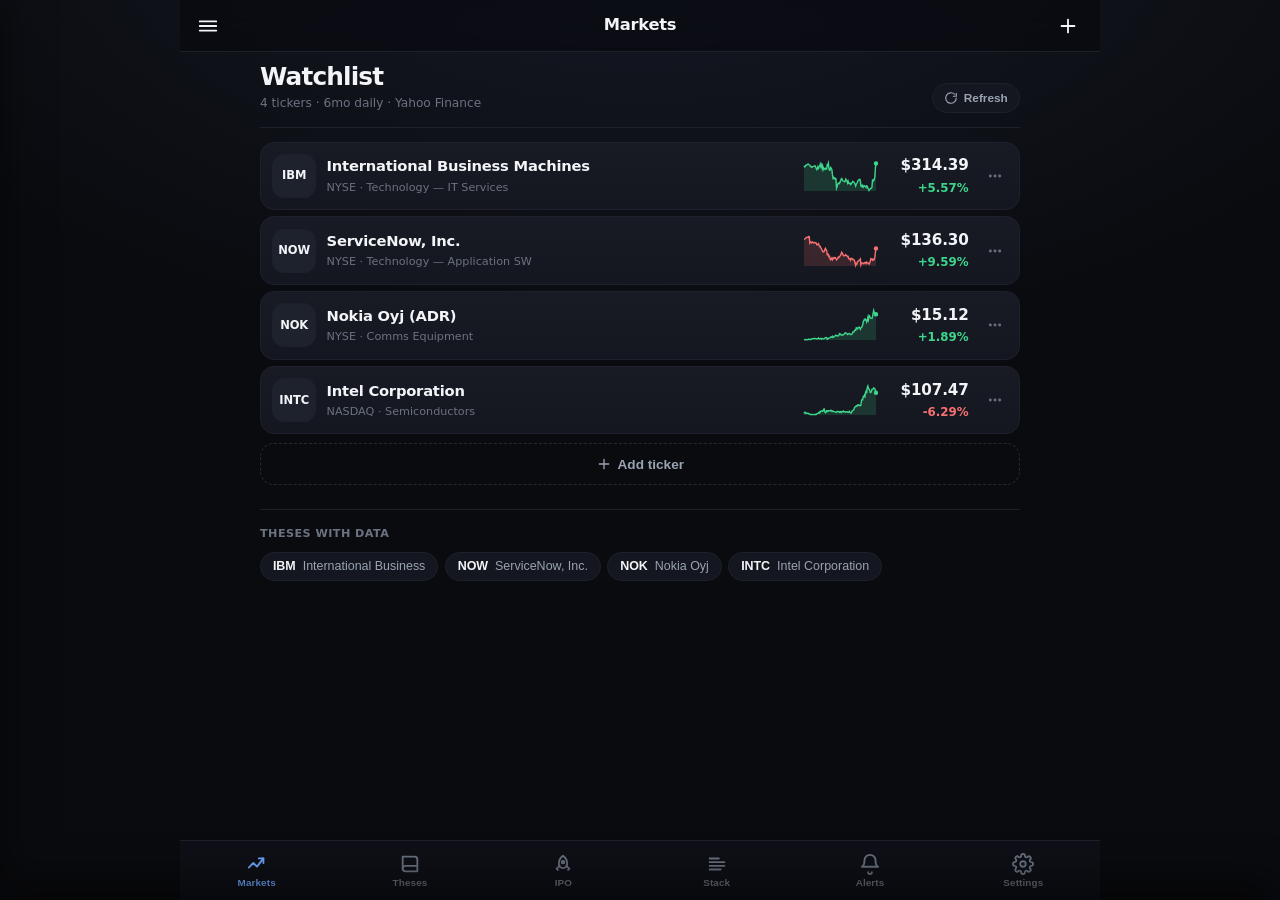
==== docs/index.html @ d33b88a1 "Update site in docs/ [skip ci]" ====
<!DOCTYPE html>
<html lang="en">
<head>
  <meta charset="UTF-8" />
  <meta name="viewport" content="width=device-width, initial-scale=1, viewport-fit=cover" />
  <meta name="theme-color" content="#0a0b0f" />
  <title>Free Food — Markets, Theses, Watchlist</title>
  <link rel="stylesheet" href="styles.css" />
  <script src="chart.umd.min.js"></script>
</head>
<body>
  <div id="app" class="app">
    <header id="app-header" class="app-header">
      <button type="button" id="btn-drawer" class="icon-btn" aria-label="Open menu">
        <svg viewBox="0 0 24 24" width="22" height="22" fill="none" stroke="currentColor" stroke-width="2" stroke-linecap="round"><path d="M3 7h18M3 12h18M3 17h18"/></svg>
      </button>
      <div class="app-header-title" id="header-title">Markets</div>
      <button type="button" id="btn-action" class="icon-btn" aria-label="Action">
        <svg viewBox="0 0 24 24" width="22" height="22" fill="none" stroke="currentColor" stroke-width="2" stroke-linecap="round"><path d="M12 5v14M5 12h14"/></svg>
      </button>
    </header>

    <main id="view" class="view"></main>

    <nav id="tabbar" class="tabbar" aria-label="Primary">
      <button type="button" class="tab" data-tab="markets" aria-label="Markets">
        <svg viewBox="0 0 24 24" width="22" height="22" fill="none" stroke="currentColor" stroke-width="2" stroke-linecap="round" stroke-linejoin="round"><path d="M3 17l5-5 4 4 7-9"/><path d="M14 7h5v5"/></svg>
        <span>Markets</span>
      </button>
      <button type="button" class="tab" data-tab="theses" aria-label="Theses">
        <svg viewBox="0 0 24 24" width="22" height="22" fill="none" stroke="currentColor" stroke-width="2" stroke-linecap="round" stroke-linejoin="round"><path d="M4 4h13a3 3 0 013 3v13H7a3 3 0 01-3-3V4z"/><path d="M4 17a3 3 0 013-3h13"/></svg>
        <span>Theses</span>
      </button>
      <button type="button" class="tab" data-tab="ipo" aria-label="IPO">
        <svg viewBox="0 0 24 24" width="22" height="22" fill="none" stroke="currentColor" stroke-width="2" stroke-linecap="round" stroke-linejoin="round"><path d="M12 3c3 2 4.5 5 4.5 9a4.5 4.5 0 01-9 0c0-4 1.5-7 4.5-9z"/><path d="M8.5 14L5 17l1.5 1.5M15.5 14L19 17l-1.5 1.5"/><circle cx="12" cy="10" r="1.4"/></svg>
        <span>IPO</span>
      </button>
      <button type="button" class="tab" data-tab="stack" aria-label="Stack">
        <svg viewBox="0 0 24 24" width="22" height="22" fill="none" stroke="currentColor" stroke-width="2" stroke-linecap="round" stroke-linejoin="round"><path d="M4 14h16M4 10h16M4 6h10M4 18h12"/></svg>
        <span>Stack</span>
      </button>
      <button type="button" class="tab" data-tab="alerts" aria-label="Alerts">
        <svg viewBox="0 0 24 24" width="22" height="22" fill="none" stroke="currentColor" stroke-width="2" stroke-linecap="round" stroke-linejoin="round"><path d="M6 8a6 6 0 1112 0c0 6 3 7 3 7H3s3-1 3-7z"/><path d="M10 21a2 2 0 004 0"/></svg>
        <span>Alerts</span>
      </button>
      <button type="button" class="tab" data-tab="settings" aria-label="Settings">
        <svg viewBox="0 0 24 24" width="22" height="22" fill="none" stroke="currentColor" stroke-width="2" stroke-linecap="round" stroke-linejoin="round"><circle cx="12" cy="12" r="3"/><path d="M19.4 15a1.7 1.7 0 00.34 1.87l.06.06a2 2 0 01-2.83 2.83l-.06-.06a1.7 1.7 0 00-1.87-.34 1.7 1.7 0 00-1.04 1.56V21a2 2 0 01-4 0v-.08a1.7 1.7 0 00-1.11-1.56 1.7 1.7 0 00-1.87.34l-.06.06A2 2 0 014.13 16.93l.06-.06A1.7 1.7 0 004.53 15a1.7 1.7 0 00-1.56-1.04H3a2 2 0 010-4h.08A1.7 1.7 0 004.6 8.91a1.7 1.7 0 00-.34-1.87l-.06-.06a2 2 0 012.83-2.83l.06.06a1.7 1.7 0 001.87.34H9a1.7 1.7 0 001.04-1.56V3a2 2 0 014 0v.08a1.7 1.7 0 001.04 1.56 1.7 1.7 0 001.87-.34l.06-.06a2 2 0 012.83 2.83l-.06.06a1.7 1.7 0 00-.34 1.87V9c.27.61.86 1 1.51 1.04H21a2 2 0 010 4h-.08a1.7 1.7 0 00-1.52 1.04z"/></svg>
        <span>Settings</span>
      </button>
    </nav>

    <aside id="drawer" class="drawer" aria-hidden="true">
      <div class="drawer-scrim" data-close></div>
      <div class="drawer-panel" role="dialog" aria-label="Menu">
        <div class="drawer-head">
          <div class="drawer-brand">
            <div class="brand-mark">F</div>
            <div>
              <div class="brand-name">Free Food</div>
              <div class="brand-sub">Markets · Theses · Stack · IPO</div>
            </div>
          </div>
          <button type="button" class="icon-btn" data-close aria-label="Close menu">
            <svg viewBox="0 0 24 24" width="20" height="20" fill="none" stroke="currentColor" stroke-width="2" stroke-linecap="round"><path d="M6 6l12 12M18 6L6 18"/></svg>
          </button>
        </div>
        <nav class="drawer-nav" id="drawer-nav"></nav>
        <div class="drawer-foot">
          <a class="drawer-link" href="https://github.com/sneakingaround/free_food" target="_blank" rel="noopener">View source on GitHub</a>
          <div class="drawer-version" id="drawer-version">v0.2 · 2026-06-01</div>
        </div>
      </div>
    </aside>

    <div id="sheet" class="sheet" aria-hidden="true">
      <div class="sheet-scrim" data-close></div>
      <div class="sheet-panel" role="dialog" aria-label="Sheet">
        <div class="sheet-handle"></div>
        <div class="sheet-content" id="sheet-content"></div>
      </div>
    </div>

    <div id="toast" class="toast" aria-live="polite"></div>
  </div>

  <script src="data.js"></script>
  <script src="vpvr.js"></script>
  <script src="chip-stack.js"></script>
  <script src="app.js"></script>
</body>
</html>
---- docs/styles.css ----
:root {
  --bg: #0a0b0f;
  --bg-elev: #101218;
  --surface: #14171f;
  --surface-2: #181b24;
  --surface-3: #1e222d;
  --border: #242936;
  --border-soft: #1c212c;
  --text: #f2f4f8;
  --muted: #9aa3b2;
  --faint: #6b7280;
  --accent: #6ea8fe;
  --accent-2: #8fbcff;
  --success: #3dd68c;
  --danger: #f87171;
  --warning: #fbbf24;
  --info: #60a5fa;
  --radius: 14px;
  --radius-sm: 10px;
  --radius-lg: 20px;
  --ease: cubic-bezier(0.22, 0.61, 0.36, 1);
  --header-h: 52px;
  --tabbar-h: 60px;
  --safe-top: env(safe-area-inset-top, 0px);
  --safe-bottom: env(safe-area-inset-bottom, 0px);
}

* { box-sizing: border-box; margin: 0; padding: 0; }
html, body { height: 100%; }
html { -webkit-text-size-adjust: 100%; scroll-behavior: smooth; }

body {
  font-family: -apple-system, BlinkMacSystemFont, "SF Pro Text", system-ui, "Segoe UI", Roboto, sans-serif;
  background:
    radial-gradient(120% 90% at 50% -10%, #161a26 0%, var(--bg) 55%) fixed,
    var(--bg);
  color: var(--text);
  line-height: 1.5;
  -webkit-font-smoothing: antialiased;
  text-rendering: optimizeLegibility;
  overflow: hidden; /* outer scrolls live inside .view */
}

a { color: var(--accent); text-decoration: none; }
a:hover { color: var(--accent-2); }

/* ============================================================
   APP SHELL
   ============================================================ */
.app {
  display: grid;
  grid-template-rows: auto 1fr auto;
  grid-template-columns: minmax(0, 1fr);
  height: 100dvh;
  width: 100%;
  max-width: 920px;
  margin: 0 auto;
  position: relative;
}

/* ----- header ----- */
.app-header {
  position: sticky; top: 0; z-index: 30;
  display: grid;
  grid-template-columns: 44px 1fr 44px;
  align-items: center;
  height: calc(var(--header-h) + var(--safe-top));
  padding-top: var(--safe-top);
  padding-inline: 0.5rem;
  background: color-mix(in srgb, var(--bg) 72%, transparent);
  -webkit-backdrop-filter: saturate(180%) blur(20px);
  backdrop-filter: saturate(180%) blur(20px);
  border-bottom: 1px solid var(--border-soft);
}
.app-header-title {
  text-align: center;
  font-size: 1.02rem;
  font-weight: 700;
  letter-spacing: -0.015em;
  color: var(--text);
}
.icon-btn {
  appearance: none;
  background: transparent;
  border: none;
  color: var(--text);
  width: 40px; height: 40px;
  border-radius: 999px;
  display: inline-flex; align-items: center; justify-content: center;
  cursor: pointer;
  transition: background 0.2s var(--ease);
  -webkit-tap-highlight-color: transparent;
}
.icon-btn:hover { background: var(--surface-2); }
.icon-btn:active { background: var(--surface-3); transform: scale(0.96); }

/* ----- view (scrollable region) ----- */
.view {
  overflow-y: auto;
  overflow-x: hidden;
  padding: 0.7rem 1.05rem calc(1.6rem + var(--tabbar-h) + var(--safe-bottom));
  padding-left: max(1.05rem, env(safe-area-inset-left));
  padding-right: max(1.05rem, env(safe-area-inset-right));
  scrollbar-width: thin;
  animation: fade-up 0.32s var(--ease) both;
}
@keyframes fade-up {
  from { opacity: 0; transform: translateY(6px); }
  to { opacity: 1; transform: none; }
}

/* ----- tabbar ----- */
.tabbar {
  position: sticky; bottom: 0; z-index: 30;
  display: grid;
  grid-template-columns: repeat(6, 1fr);
  gap: 0;
  height: calc(var(--tabbar-h) + var(--safe-bottom));
  padding-bottom: var(--safe-bottom);
  background: color-mix(in srgb, var(--bg-elev) 88%, transparent);
  -webkit-backdrop-filter: saturate(180%) blur(22px);
  backdrop-filter: saturate(180%) blur(22px);
  border-top: 1px solid var(--border-soft);
}
.tab {
  appearance: none;
  background: transparent;
  border: none;
  color: var(--faint);
  font-size: 0.66rem;
  font-weight: 600;
  letter-spacing: 0.01em;
  display: flex; flex-direction: column;
  align-items: center; justify-content: center;
  gap: 0.18rem;
  cursor: pointer;
  -webkit-tap-highlight-color: transparent;
  transition: color 0.18s var(--ease), transform 0.15s var(--ease);
}
.tab svg { transition: transform 0.2s var(--ease); }
.tab:active { transform: scale(0.96); }
.tab.active { color: var(--accent); }
.tab.active svg { transform: translateY(-1px); }

/* ============================================================
   DRAWER
   ============================================================ */
.drawer {
  position: fixed; inset: 0;
  z-index: 60;
  pointer-events: none;
}
.drawer.open { pointer-events: auto; }
.drawer-scrim {
  position: absolute; inset: 0;
  background: rgba(0, 0, 0, 0.6);
  opacity: 0;
  transition: opacity 0.25s var(--ease);
}
.drawer.open .drawer-scrim { opacity: 1; }
.drawer-panel {
  position: absolute; top: 0; left: 0; bottom: 0;
  width: min(86vw, 320px);
  background: var(--bg-elev);
  border-right: 1px solid var(--border-soft);
  transform: translateX(-105%);
  transition: transform 0.28s var(--ease);
  padding: calc(0.9rem + var(--safe-top)) 0.9rem calc(0.9rem + var(--safe-bottom));
  display: flex; flex-direction: column;
  gap: 1rem;
  box-shadow: 18px 0 40px rgba(0, 0, 0, 0.5);
}
.drawer.open .drawer-panel { transform: translateX(0); }
.drawer-head { display: flex; align-items: center; justify-content: space-between; gap: 0.6rem; }
.drawer-brand { display: flex; align-items: center; gap: 0.7rem; }
.brand-mark {
  width: 38px; height: 38px;
  border-radius: 10px;
  background: linear-gradient(140deg, var(--accent), #b692ff);
  color: #0a0b0f;
  display: grid; place-items: center;
  font-weight: 800; font-size: 1.1rem;
  letter-spacing: -0.02em;
  box-shadow: 0 6px 18px color-mix(in srgb, var(--accent) 40%, transparent);
}
.brand-name { font-weight: 750; letter-spacing: -0.02em; }
.brand-sub { font-size: 0.7rem; color: var(--faint); }

.drawer-nav { display: flex; flex-direction: column; gap: 0.25rem; }
.drawer-item {
  appearance: none;
  background: transparent;
  border: none;
  color: var(--text);
  text-align: left;
  display: flex; align-items: center;
  justify-content: space-between;
  gap: 0.6rem;
  padding: 0.75rem 0.7rem;
  border-radius: var(--radius-sm);
  cursor: pointer;
  transition: background 0.18s var(--ease);
}
.drawer-item:hover { background: var(--surface-2); }
.drawer-item.active {
  background: color-mix(in srgb, var(--accent) 14%, transparent);
  color: var(--accent);
}
.drawer-item-label { font-weight: 650; font-size: 0.95rem; letter-spacing: -0.015em; }
.drawer-item-hint { font-size: 0.72rem; color: var(--faint); margin-top: 0.1rem; }
.drawer-item.active .drawer-item-hint { color: color-mix(in srgb, var(--accent) 60%, var(--muted)); }

.drawer-foot { margin-top: auto; display: flex; flex-direction: column; gap: 0.35rem; padding: 0.45rem 0.4rem; }
.drawer-link { font-size: 0.8rem; }
.drawer-version { font-size: 0.7rem; color: var(--faint); }

/* ============================================================
   SHEET (bottom sheet modal)
   ============================================================ */
.sheet {
  position: fixed; inset: 0; z-index: 70;
  pointer-events: none;
}
.sheet.open { pointer-events: auto; }
.sheet-scrim {
  position: absolute; inset: 0;
  background: rgba(0, 0, 0, 0.55);
  opacity: 0;
  transition: opacity 0.22s var(--ease);
}
.sheet.open .sheet-scrim { opacity: 1; }
.sheet-panel {
  position: absolute; left: 0; right: 0; bottom: 0;
  background: var(--bg-elev);
  border-top: 1px solid var(--border-soft);
  border-top-left-radius: var(--radius-lg);
  border-top-right-radius: var(--radius-lg);
  padding: 0.65rem 1rem calc(1rem + var(--safe-bottom));
  max-height: 80dvh;
  overflow-y: auto;
  transform: translateY(100%);
  transition: transform 0.28s var(--ease);
  box-shadow: 0 -20px 40px rgba(0, 0, 0, 0.55);
}
.sheet.open .sheet-panel { transform: translateY(0); }
.sheet-handle {
  width: 38px; height: 4px;
  background: var(--border);
  border-radius: 999px;
  margin: 0.15rem auto 0.85rem;
}
.sheet-title { font-size: 1.05rem; font-weight: 750; letter-spacing: -0.02em; }
.sheet-meta { color: var(--faint); font-weight: 500; }
.sheet-sub { font-size: 0.78rem; color: var(--muted); margin-top: 0.25rem; margin-bottom: 0.9rem; }
.sheet-note { font-size: 0.72rem; color: var(--faint); margin-top: 0.9rem; line-height: 1.5; }

.picker { list-style: none; display: flex; flex-direction: column; gap: 0.4rem; }
.picker-row {
  display: flex; align-items: center; gap: 0.8rem;
  padding: 0.7rem 0.7rem;
  border-radius: var(--radius-sm);
  background: var(--surface);
  border: 1px solid var(--border-soft);
  cursor: pointer;
  color: var(--text);
  transition: transform 0.15s var(--ease), background 0.2s var(--ease), border-color 0.2s var(--ease);
}
.picker-row:hover { background: var(--surface-2); border-color: var(--border); }
.picker-row:active { transform: scale(0.98); }
.picker-row svg { color: var(--accent); flex: 0 0 auto; }
.picker-empty { color: var(--faint); font-size: 0.85rem; padding: 0.6rem 0.2rem; }

.action-list { list-style: none; display: flex; flex-direction: column; gap: 0.35rem; }
.action-btn {
  appearance: none; background: var(--surface); border: 1px solid var(--border-soft);
  color: var(--text);
  width: 100%; text-align: left;
  padding: 0.78rem 0.85rem;
  border-radius: var(--radius-sm);
  font-size: 0.95rem; font-weight: 600;
  cursor: pointer;
  transition: background 0.18s var(--ease);
}
.action-btn:hover { background: var(--surface-2); }
.action-btn.destructive { color: var(--danger); }

.quote-stats {
  display: grid; grid-template-columns: repeat(2, 1fr);
  gap: 0.5rem;
}
.qs {
  background: var(--surface);
  border: 1px solid var(--border-soft);
  border-radius: var(--radius-sm);
  padding: 0.6rem 0.7rem;
}
.qs-l { font-size: 0.68rem; color: var(--faint); text-transform: uppercase; letter-spacing: 0.03em; }
.qs-v { font-size: 1rem; font-weight: 700; letter-spacing: -0.02em; margin-top: 0.18rem; }
.qs-v.up { color: var(--success); }
.qs-v.down { color: var(--danger); }

/* ============================================================
   TOAST
   ============================================================ */
.toast {
  position: fixed;
  left: 50%; transform: translateX(-50%) translateY(20px);
  bottom: calc(var(--tabbar-h) + 1rem + var(--safe-bottom));
  z-index: 80;
  background: var(--surface-3);
  color: var(--text);
  border: 1px solid var(--border);
  padding: 0.55rem 0.95rem;
  border-radius: 999px;
  font-size: 0.85rem; font-weight: 600;
  box-shadow: 0 10px 30px rgba(0, 0, 0, 0.5);
  opacity: 0;
  pointer-events: none;
  transition: opacity 0.18s var(--ease), transform 0.22s var(--ease);
}
.toast.show { opacity: 1; transform: translateX(-50%) translateY(0); }

/* ============================================================
   SCREEN PRIMITIVES
   ============================================================ */
.screen { max-width: 760px; margin: 0 auto; }
.screen-head {
  display: flex; align-items: flex-end; justify-content: space-between;
  gap: 0.6rem;
  padding-bottom: 0.9rem;
  border-bottom: 1px solid var(--border-soft);
  margin-bottom: 0.85rem;
}
.screen-title { font-size: 1.55rem; font-weight: 800; letter-spacing: -0.035em; line-height: 1.1; }
.screen-sub { font-size: 0.76rem; color: var(--faint); margin-top: 0.25rem; }

.ghost-btn {
  appearance: none;
  background: var(--surface);
  border: 1px solid var(--border-soft);
  color: var(--muted);
  padding: 0.42rem 0.7rem;
  font-size: 0.74rem; font-weight: 600;
  border-radius: 999px;
  cursor: pointer;
  display: inline-flex; align-items: center; gap: 0.35rem;
  transition: background 0.18s var(--ease), color 0.18s var(--ease), border-color 0.18s var(--ease);
}
.ghost-btn:hover { color: var(--text); border-color: var(--border); background: var(--surface-2); }

.primary-btn {
  appearance: none; border: none;
  background: var(--accent); color: #0a0b0f;
  font-weight: 700; letter-spacing: -0.01em;
  padding: 0.7rem 1rem;
  border-radius: 999px;
  cursor: pointer;
  box-shadow: 0 6px 18px color-mix(in srgb, var(--accent) 40%, transparent);
  transition: transform 0.15s var(--ease);
}
.primary-btn:active { transform: scale(0.98); }

.back-btn {
  appearance: none; background: transparent; border: none;
  color: var(--muted); font-weight: 600; font-size: 0.8rem;
  display: inline-flex; align-items: center; gap: 0.3rem;
  padding: 0.35rem 0.5rem; margin: 0 0 0.6rem -0.5rem;
  border-radius: 8px;
  cursor: pointer;
  transition: color 0.15s var(--ease), background 0.18s var(--ease);
}
.back-btn:hover { color: var(--text); background: var(--surface-2); }

/* ============================================================
   ROWS (watchlist)
   ============================================================ */
.rows { list-style: none; display: flex; flex-direction: column; gap: 0.4rem; }
.row {
  display: grid;
  grid-template-columns: 44px 1fr 76px 80px 32px;
  align-items: center;
  gap: 0.65rem;
  padding: 0.7rem 0.5rem 0.7rem 0.7rem;
  background: linear-gradient(180deg, var(--surface-2), var(--surface));
  border: 1px solid var(--border-soft);
  border-radius: var(--radius);
  cursor: pointer;
  transition: transform 0.15s var(--ease), border-color 0.2s var(--ease), background 0.2s var(--ease);
}
.row:hover { border-color: var(--border); }
.row:active { transform: scale(0.99); }
.row-badge {
  width: 44px; height: 44px;
  border-radius: 12px;
  background: var(--surface-3);
  border: 1px solid var(--border-soft);
  display: grid; place-items: center;
  font-size: 0.72rem; font-weight: 800;
  letter-spacing: -0.01em;
  color: var(--text);
}
.row-main { min-width: 0; }
.row-name {
  font-size: 0.92rem; font-weight: 650;
  letter-spacing: -0.015em;
  white-space: nowrap; overflow: hidden; text-overflow: ellipsis;
}
.row-sub { font-size: 0.7rem; color: var(--faint); margin-top: 0.15rem; white-space: nowrap; overflow: hidden; text-overflow: ellipsis; }
.row-spark { width: 76px; height: 34px; }
.spark-canvas { width: 100% !important; height: 34px !important; display: block; }
.row-right { text-align: right; min-width: 0; }
.row-price { font-size: 0.95rem; font-weight: 700; letter-spacing: -0.01em; font-variant-numeric: tabular-nums; }
.row-change { font-size: 0.74rem; font-weight: 650; margin-top: 0.15rem; font-variant-numeric: tabular-nums; color: var(--muted); }
.row-change.up { color: var(--success); }
.row-change.down { color: var(--danger); }
.row-more {
  appearance: none; background: transparent; border: none;
  color: var(--faint);
  width: 32px; height: 32px;
  display: inline-grid; place-items: center;
  border-radius: 8px;
  cursor: pointer;
  transition: background 0.18s var(--ease), color 0.18s var(--ease);
}
.row-more:hover { background: var(--surface-3); color: var(--text); }

.row-add {
  appearance: none;
  margin-top: 0.55rem;
  width: 100%;
  background: transparent;
  border: 1px dashed var(--border);
  color: var(--muted);
  padding: 0.75rem;
  border-radius: var(--radius);
  font-weight: 650; font-size: 0.85rem;
  display: inline-flex; align-items: center; justify-content: center; gap: 0.35rem;
  cursor: pointer;
  transition: border-color 0.18s var(--ease), color 0.18s var(--ease), background 0.18s var(--ease);
}
.row-add:hover { color: var(--text); border-color: var(--accent); background: color-mix(in srgb, var(--accent) 7%, transparent); }

@media (max-width: 460px) {
  .row { grid-template-columns: 40px 1fr 60px 70px 28px; gap: 0.5rem; padding: 0.65rem 0.4rem 0.65rem 0.55rem; }
  .row-badge { width: 40px; height: 40px; border-radius: 11px; font-size: 0.68rem; }
  .row-spark { width: 60px; }
}

/* ============================================================
   EMPTY STATE
   ============================================================ */
.empty {
  text-align: center;
  padding: 2rem 1rem;
  border: 1px dashed var(--border);
  border-radius: var(--radius-lg);
  display: flex; flex-direction: column; align-items: center; gap: 0.6rem;
}
.empty-icon {
  width: 64px; height: 64px;
  border-radius: 16px;
  background: var(--surface-2);
  display: grid; place-items: center;
  color: var(--accent);
}
.empty-title { font-size: 1.05rem; font-weight: 700; letter-spacing: -0.015em; }
.empty-sub { font-size: 0.85rem; color: var(--muted); max-width: 360px; line-height: 1.5; }

/* ============================================================
   THESES INDEX
   ============================================================ */
.thesis-grid {
  display: grid; gap: 0.6rem;
  grid-template-columns: 1fr;
  margin-bottom: 1.4rem;
}
@media (min-width: 640px) { .thesis-grid { grid-template-columns: 1fr 1fr; } }

.thesis-card {
  appearance: none;
  background: linear-gradient(180deg, var(--surface-2), var(--surface));
  border: 1px solid var(--border-soft);
  border-radius: var(--radius);
  padding: 0.95rem 1rem;
  text-align: left;
  cursor: pointer;
  color: var(--text);
  transition: transform 0.15s var(--ease), border-color 0.2s var(--ease);
}
.thesis-card:hover { border-color: var(--border); }
.thesis-card:active { transform: scale(0.99); }
.thesis-card-head { display: flex; align-items: center; justify-content: space-between; margin-bottom: 0.5rem; }
.thesis-card-badge {
  display: inline-flex; align-items: center;
  font-size: 0.68rem; font-weight: 800; letter-spacing: 0.04em;
  padding: 0.2rem 0.55rem;
  border-radius: 6px;
  background: var(--surface-3);
  color: var(--text);
}
.thesis-card-title {
  font-size: 1rem; font-weight: 700; letter-spacing: -0.02em;
  line-height: 1.3;
  margin-bottom: 0.3rem;
}
.thesis-card-meta { font-size: 0.72rem; color: var(--faint); margin-bottom: 0.75rem; }
.thesis-card-foot {
  display: flex; justify-content: space-between; align-items: baseline;
  font-size: 0.78rem;
  border-top: 1px solid var(--border-soft);
  padding-top: 0.55rem;
}
.tc-l { color: var(--faint); }
.tc-arrow { font-weight: 700; font-variant-numeric: tabular-nums; }
.tc-arrow.up { color: var(--success); }
.tc-arrow.down { color: var(--danger); }

.movers { margin-top: 1.5rem; padding-top: 1rem; border-top: 1px solid var(--border-soft); }
.movers-head { font-size: 0.7rem; font-weight: 650; letter-spacing: 0.04em; text-transform: uppercase; color: var(--faint); margin-bottom: 0.55rem; }
.movers-copy { color: var(--muted); font-size: 0.86rem; line-height: 1.55; }

.chips { display: flex; flex-wrap: wrap; gap: 0.4rem; }
.chip {
  appearance: none;
  display: inline-flex; align-items: center; gap: 0.45rem;
  background: var(--surface);
  border: 1px solid var(--border-soft);
  color: var(--text);
  padding: 0.4rem 0.75rem;
  border-radius: 999px;
  font-size: 0.78rem; font-weight: 600;
  cursor: pointer;
  transition: background 0.18s var(--ease), border-color 0.18s var(--ease);
}
.chip:hover { background: var(--surface-2); border-color: var(--border); }
.chip-sym { font-weight: 800; letter-spacing: -0.01em; }
.chip-name { color: var(--muted); font-weight: 500; }

.zone-list { list-style: none; display: flex; flex-direction: column; gap: 0.45rem; }
.zone-item {
  display: flex; align-items: center; gap: 0.7rem;
  padding: 0.55rem 0.7rem;
  background: var(--surface);
  border: 1px solid var(--border-soft);
  border-radius: var(--radius-sm);
}
.zone-sym { font-weight: 800; font-size: 0.78rem; letter-spacing: -0.01em; min-width: 42px; }
.zone-zones { display: flex; flex-wrap: wrap; gap: 0.3rem; }
.zone-empty { color: var(--faint); font-size: 0.82rem; }

/* ============================================================
   AI CHIP STACK
   ============================================================ */
.stack-hero { margin-bottom: 0.4rem; }
.layer-head {
  display: flex; align-items: baseline; gap: 0.55rem;
  margin: 1.6rem 0 0.7rem;
}
.layer-num {
  font-size: 0.72rem; font-weight: 800; letter-spacing: 0.04em;
  color: var(--accent);
  background: color-mix(in srgb, var(--accent) 14%, transparent);
  border: 1px solid color-mix(in srgb, var(--accent) 30%, var(--border-soft));
  border-radius: 7px;
  padding: 0.15rem 0.45rem;
  font-variant-numeric: tabular-nums;
}
.layer-title { font-size: 1.02rem; font-weight: 750; letter-spacing: -0.02em; }
.layer-sub { font-size: 0.72rem; color: var(--faint); margin-left: auto; }
.score-pill { display: inline-flex; align-items: baseline; gap: 0.12rem; font-variant-numeric: tabular-nums; }
.score-pill b { font-size: 0.72rem; }
.priv-dot {
  display: inline-block; width: 6px; height: 6px; border-radius: 999px;
  background: var(--warning); margin-right: 0.35rem; vertical-align: middle;
}
.flow-group { margin-top: 0.5rem; }
.flow-label {
  font-size: 0.68rem; font-weight: 700; letter-spacing: 0.03em;
  text-transform: uppercase; color: var(--faint); margin-bottom: 0.4rem;
}
.flow-list { list-style: none; display: flex; flex-direction: column; gap: 0.35rem; }
.flow-item {
  display: flex; align-items: center; gap: 0.55rem;
  width: 100%; text-align: left;
  appearance: none; cursor: pointer;
  background: var(--surface); border: 1px solid var(--border-soft);
  border-radius: var(--radius-sm);
  padding: 0.5rem 0.6rem;
  color: var(--text);
  transition: background 0.18s var(--ease), border-color 0.18s var(--ease);
}
.flow-item:hover { background: var(--surface-2); border-color: var(--border); }
.flow-item[disabled] { cursor: default; opacity: 0.85; }
.flow-item[disabled]:hover { background: var(--surface); border-color: var(--border-soft); }
.flow-arrow { color: var(--faint); flex: 0 0 auto; }
.flow-node { font-weight: 650; letter-spacing: -0.01em; }
.flow-rel { font-size: 0.68rem; color: var(--faint); margin-left: auto; white-space: nowrap; }
.flow-w {
  font-size: 0.62rem; font-weight: 800; font-variant-numeric: tabular-nums;
  padding: 0.1rem 0.38rem; border-radius: 999px;
  background: var(--surface-3); color: var(--muted);
}
.flow-w.w5 { background: color-mix(in srgb, var(--success) 18%, transparent); color: var(--success); }
.flow-w.w4 { background: color-mix(in srgb, var(--info) 18%, transparent); color: var(--info); }
.src-list { list-style: none; display: flex; flex-direction: column; gap: 0.3rem; }
.src-list a { font-size: 0.78rem; word-break: break-all; }
.sheet-tags { display: flex; flex-wrap: wrap; gap: 0.3rem; margin: 0.5rem 0 0.2rem; }
.tabbar .tab span { font-size: 0.62rem; }

/* ============================================================
   IPO PLAY
   ============================================================ */
.filter-block { display: flex; flex-direction: column; gap: 0.45rem; margin-bottom: 1.1rem; }
.filter-row { display: flex; gap: 0.4rem; overflow-x: auto; -webkit-overflow-scrolling: touch; scrollbar-width: none; padding-bottom: 0.1rem; }
.filter-row::-webkit-scrollbar { display: none; }
.filter-row.wrap { flex-wrap: wrap; overflow-x: visible; }
.filter-chip {
  appearance: none;
  flex: 0 0 auto;
  background: var(--surface);
  border: 1px solid var(--border-soft);
  color: var(--muted);
  padding: 0.4rem 0.8rem;
  border-radius: 999px;
  font-size: 0.76rem; font-weight: 650;
  letter-spacing: -0.01em;
  cursor: pointer;
  white-space: nowrap;
  transition: background 0.18s var(--ease), color 0.18s var(--ease), border-color 0.18s var(--ease);
}
.filter-chip:hover { color: var(--text); border-color: var(--border); }
.filter-chip.active {
  background: color-mix(in srgb, var(--accent) 16%, transparent);
  border-color: color-mix(in srgb, var(--accent) 45%, var(--border));
  color: var(--accent);
}

.cat-tags { display: flex; flex-wrap: wrap; gap: 0.3rem; margin-bottom: 0.7rem; }
.cat-tag {
  font-size: 0.64rem; font-weight: 650; letter-spacing: 0.01em;
  padding: 0.18rem 0.5rem;
  border-radius: 6px;
  background: var(--surface-3);
  color: var(--muted);
  border: 1px solid var(--border-soft);
}

.ipo-card .thesis-card-title { margin-bottom: 0.5rem; }
.ipo-journey {
  display: flex; align-items: center; gap: 0.4rem;
  flex-wrap: wrap;
  padding: 0.55rem 0;
  margin-bottom: 0.2rem;
}
.ij-step { display: inline-flex; flex-direction: column; line-height: 1.1; }
.ij-l { font-size: 0.58rem; color: var(--faint); text-transform: uppercase; letter-spacing: 0.04em; }
.ij-v { font-size: 0.92rem; font-weight: 750; letter-spacing: -0.01em; font-variant-numeric: tabular-nums; }
.ij-arrow { color: var(--faint); font-size: 0.85rem; }
.ipo-journey.upcoming .ij-step { margin-right: 1.1rem; }

.ipo-detail-head { display: flex; align-items: center; gap: 0.5rem; margin-bottom: 0.2rem; }
.ipo-detail-head .badge { margin-bottom: 0; }

.timeline { list-style: none; display: flex; flex-direction: column; margin: 0.4rem 0 1.2rem; }
.timeline-item { display: grid; grid-template-columns: 16px 1fr; gap: 0.7rem; position: relative; padding-bottom: 0.9rem; }
.timeline-item:not(:last-child)::before {
  content: ""; position: absolute;
  left: 7px; top: 14px; bottom: 0;
  width: 1px; background: var(--border);
}
.tl-dot {
  width: 11px; height: 11px; margin-top: 4px;
  border-radius: 999px;
  background: var(--accent);
  box-shadow: 0 0 0 3px color-mix(in srgb, var(--accent) 18%, transparent);
}
.tl-body { min-width: 0; }
.tl-head { display: flex; align-items: baseline; justify-content: space-between; gap: 0.5rem; }
.tl-type { font-weight: 700; font-size: 0.82rem; letter-spacing: -0.01em; }
.tl-date { font-size: 0.7rem; color: var(--faint); font-variant-numeric: tabular-nums; white-space: nowrap; }
.tl-desc { font-size: 0.8rem; color: var(--muted); line-height: 1.5; margin-top: 0.15rem; }

@media (max-width: 380px) {
  .tab { font-size: 0.6rem; }
}

/* ============================================================
   SETTINGS
   ============================================================ */
.settings { list-style: none; display: flex; flex-direction: column; gap: 0.4rem; }
.settings-row {
  display: flex; align-items: center; justify-content: space-between;
  gap: 0.6rem;
  padding: 0.85rem 0.95rem;
  background: linear-gradient(180deg, var(--surface-2), var(--surface));
  border: 1px solid var(--border-soft);
  border-radius: var(--radius);
}
.settings-label { font-weight: 650; letter-spacing: -0.01em; }
.settings-hint { font-size: 0.76rem; color: var(--faint); margin-top: 0.15rem; line-height: 1.5; }
.settings-disclaimer { margin-top: 1.2rem; font-size: 0.7rem; color: var(--faint); font-style: italic; line-height: 1.55; }

/* ============================================================
   THESIS DETAIL (legacy thesis content styles, kept)
   ============================================================ */
.badge {
  display: inline-flex;
  align-items: center;
  font-size: 0.68rem;
  font-weight: 700;
  letter-spacing: 0.04em;
  padding: 0.22rem 0.6rem;
  border-radius: 999px;
  background: color-mix(in srgb, var(--info) 16%, transparent);
  color: var(--info);
  margin-bottom: 0.7rem;
  text-transform: uppercase;
}
.meta { font-size: 0.74rem; color: var(--faint); margin-bottom: 0.85rem; letter-spacing: -0.01em; }

h1 {
  font-size: clamp(1.6rem, 7vw, 2.1rem);
  font-weight: 800;
  letter-spacing: -0.035em;
  line-height: 1.1;
  margin-bottom: 0.7rem;
  background: linear-gradient(180deg, #ffffff, #c8cfdc);
  -webkit-background-clip: text;
  background-clip: text;
  -webkit-text-fill-color: transparent;
}
.lead { color: var(--muted); font-size: 1rem; line-height: 1.55; margin-bottom: 1.4rem; }
.lead strong { color: var(--text); font-weight: 650; }

.stats {
  display: grid;
  grid-template-columns: repeat(2, 1fr);
  gap: 0.55rem;
  margin-bottom: 1.6rem;
}
@media (min-width: 560px) { .stats { grid-template-columns: repeat(5, 1fr); } }

.stat {
  background: linear-gradient(180deg, var(--surface-2), var(--surface));
  border: 1px solid var(--border-soft);
  border-radius: var(--radius-sm);
  padding: 0.7rem 0.8rem;
  transition: transform 0.2s var(--ease), border-color 0.2s var(--ease);
}
.stat:active { transform: scale(0.98); }
.stat .val { font-size: 1.18rem; font-weight: 750; letter-spacing: -0.02em; }
.stat .val.success { color: var(--success); }
.stat .val.danger { color: var(--danger); }
.stat .val.warning { color: var(--warning); }
.stat .lbl { font-size: 0.68rem; color: var(--faint); margin-top: 0.2rem; letter-spacing: -0.005em; }

h2 { font-size: 1.18rem; font-weight: 750; letter-spacing: -0.025em; margin: 1.8rem 0 0.9rem; }
h3 { font-size: 0.78rem; font-weight: 650; letter-spacing: 0.02em; text-transform: uppercase; margin: 1.1rem 0 0.55rem; color: var(--faint); }

.view-row {
  display: grid; grid-template-columns: 1fr 1fr;
  gap: 0.3rem;
  background: var(--surface);
  border: 1px solid var(--border-soft);
  border-radius: 999px;
  padding: 0.28rem;
  margin: 0 0 1.2rem;
}
.view-btn {
  appearance: none;
  border: none;
  background: transparent;
  color: var(--muted);
  font-size: 0.82rem; font-weight: 600;
  letter-spacing: -0.01em;
  border-radius: 999px;
  min-height: 36px;
  padding: 0 0.5rem;
  cursor: pointer;
  transition: color 0.2s var(--ease), background 0.25s var(--ease);
  -webkit-tap-highlight-color: transparent;
}
.view-btn:active { transform: scale(0.97); }
.view-btn.active {
  color: var(--text);
  background: var(--surface-2);
  box-shadow: 0 1px 3px rgba(0, 0, 0, 0.4), inset 0 0 0 1px var(--border);
}

.tab-panel { animation: fade-up 0.4s var(--ease) both; }

.grid-2 { display: grid; gap: 0.7rem; margin-bottom: 1.1rem; }
@media (min-width: 640px) { .grid-2 { grid-template-columns: 1fr 1fr; } }

.card {
  background: linear-gradient(180deg, var(--surface-2), var(--surface));
  border: 1px solid var(--border-soft);
  border-radius: var(--radius);
  overflow: hidden;
  transition: transform 0.2s var(--ease), border-color 0.2s var(--ease);
}
.card:active { transform: scale(0.99); }
.card-head {
  display: flex; justify-content: space-between; align-items: center;
  gap: 0.5rem;
  padding: 0.85rem 0.95rem;
  border-bottom: 1px solid var(--border-soft);
  font-size: 0.9rem; font-weight: 700; letter-spacing: -0.015em;
}
.card-body { padding: 0.85rem 0.95rem; font-size: 0.875rem; color: var(--muted); line-height: 1.55; }
.card-body strong { color: var(--text); font-weight: 650; }

.pill-sm {
  font-size: 0.64rem; font-weight: 700; letter-spacing: 0.02em;
  padding: 0.18rem 0.5rem; border-radius: 999px;
  white-space: nowrap;
}
.pill-sm.success { background: color-mix(in srgb, var(--success) 16%, transparent); color: var(--success); }
.pill-sm.info { background: color-mix(in srgb, var(--info) 16%, transparent); color: var(--info); }
.pill-sm.warning { background: color-mix(in srgb, var(--warning) 16%, transparent); color: var(--warning); }
.pill-sm.danger { background: color-mix(in srgb, var(--danger) 16%, transparent); color: var(--danger); }

.chart-box {
  background: var(--surface);
  border: 1px solid var(--border-soft);
  border-radius: var(--radius);
  padding: 0.85rem;
  margin-bottom: 0.5rem;
  min-height: 220px;
}
.chart-box canvas { width: 100% !important; height: 200px !important; }
.caption { font-size: 0.7rem; color: var(--faint); margin-bottom: 1.1rem; line-height: 1.45; }

.mini-plots-section { margin: 0 0 1.6rem; }
.mini-plots-heading {
  font-size: 0.78rem; font-weight: 650; letter-spacing: 0.02em;
  text-transform: uppercase; color: var(--faint);
  margin-bottom: 0.65rem;
}
.mini-plot-active { margin-bottom: 0.4rem; }
.mini-plot {
  background: var(--surface);
  border: 1px solid var(--border);
  border-radius: var(--radius);
  overflow: hidden;
  box-shadow: 0 8px 30px rgba(0, 0, 0, 0.35);
}
.mini-plot-canvas { display: block; width: 100%; height: 280px; }
.mini-plot-foot {
  display: flex; justify-content: space-between; align-items: center;
  padding: 0.5rem 0.7rem;
  font-size: 0.7rem; color: var(--muted);
  border-top: 1px solid var(--border-soft);
}
.mini-plot-sym { font-weight: 700; color: var(--text); letter-spacing: -0.01em; }

.table-wrap {
  overflow-x: auto; -webkit-overflow-scrolling: touch;
  margin: 0.85rem 0 1.1rem;
  border: 1px solid var(--border-soft);
  border-radius: var(--radius);
  max-width: 100%;
  scrollbar-width: thin;
}
.table-wrap table { min-width: 620px; }
table { width: 100%; border-collapse: collapse; font-size: 0.78rem; }
th, td { padding: 0.65rem 0.7rem; text-align: left; border-bottom: 1px solid var(--border-soft); }
th {
  background: var(--surface-2);
  color: var(--faint);
  font-weight: 650; font-size: 0.68rem;
  letter-spacing: 0.03em; text-transform: uppercase;
  position: sticky; top: 0;
}
tr:last-child td { border-bottom: none; }
td.num { text-align: right; white-space: nowrap; font-variant-numeric: tabular-nums; }
tr.row-danger td:first-child { color: var(--danger); font-weight: 650; }
tr.row-info td:first-child { color: var(--info); font-weight: 650; }
tr.row-success td:first-child { color: var(--success); font-weight: 650; }

.callout {
  border-radius: var(--radius);
  padding: 0.9rem 1rem;
  margin-bottom: 0.75rem;
  font-size: 0.84rem;
}
.callout.success { background: color-mix(in srgb, var(--success) 8%, var(--surface)); border: 1px solid color-mix(in srgb, var(--success) 28%, var(--border-soft)); }
.callout.danger { background: color-mix(in srgb, var(--danger) 8%, var(--surface)); border: 1px solid color-mix(in srgb, var(--danger) 28%, var(--border-soft)); }
.callout-title { font-weight: 700; margin-bottom: 0.5rem; font-size: 0.88rem; letter-spacing: -0.01em; }
.callout ul { padding-left: 1.15rem; color: var(--muted); }
.callout li { margin-bottom: 0.35rem; line-height: 1.5; }

.verdict {
  border: 1px solid color-mix(in srgb, var(--accent) 38%, var(--border));
  border-radius: var(--radius);
  background: linear-gradient(180deg, color-mix(in srgb, var(--accent) 7%, var(--surface-2)), var(--surface));
  padding: 1.2rem;
  margin: 2rem 0 1.2rem;
  box-shadow: 0 10px 40px color-mix(in srgb, var(--accent) 10%, transparent);
}
.verdict-head { display: flex; justify-content: space-between; align-items: center; margin-bottom: 0.85rem; font-weight: 750; font-size: 1rem; letter-spacing: -0.02em; }
.verdict p { font-size: 0.92rem; line-height: 1.6; margin-bottom: 0.9rem; }
.verdict p strong { font-weight: 750; color: var(--text); }
.verdict-zones { display: flex; flex-wrap: wrap; gap: 0.45rem; margin-bottom: 0.85rem; }
.zone {
  font-size: 0.74rem; font-weight: 600;
  padding: 0.32rem 0.7rem;
  border-radius: 999px;
  border: 1px solid var(--border);
}
.zone.success { border-color: color-mix(in srgb, var(--success) 50%, var(--border)); color: var(--success); }
.zone.info { border-color: color-mix(in srgb, var(--info) 50%, var(--border)); color: var(--info); }
.zone.warning { border-color: color-mix(in srgb, var(--warning) 50%, var(--border)); color: var(--warning); }
.footnote { font-size: 0.72rem; color: var(--faint); font-style: italic; line-height: 1.5; }
.disclaimer { font-size: 0.66rem; color: color-mix(in srgb, var(--faint) 80%, transparent); margin-top: 1.6rem; line-height: 1.5; }
.hidden { display: none !important; }

@media (prefers-reduced-motion: reduce) {
  .view, .tab-panel { animation: none; }
  * { transition: none !important; }
}
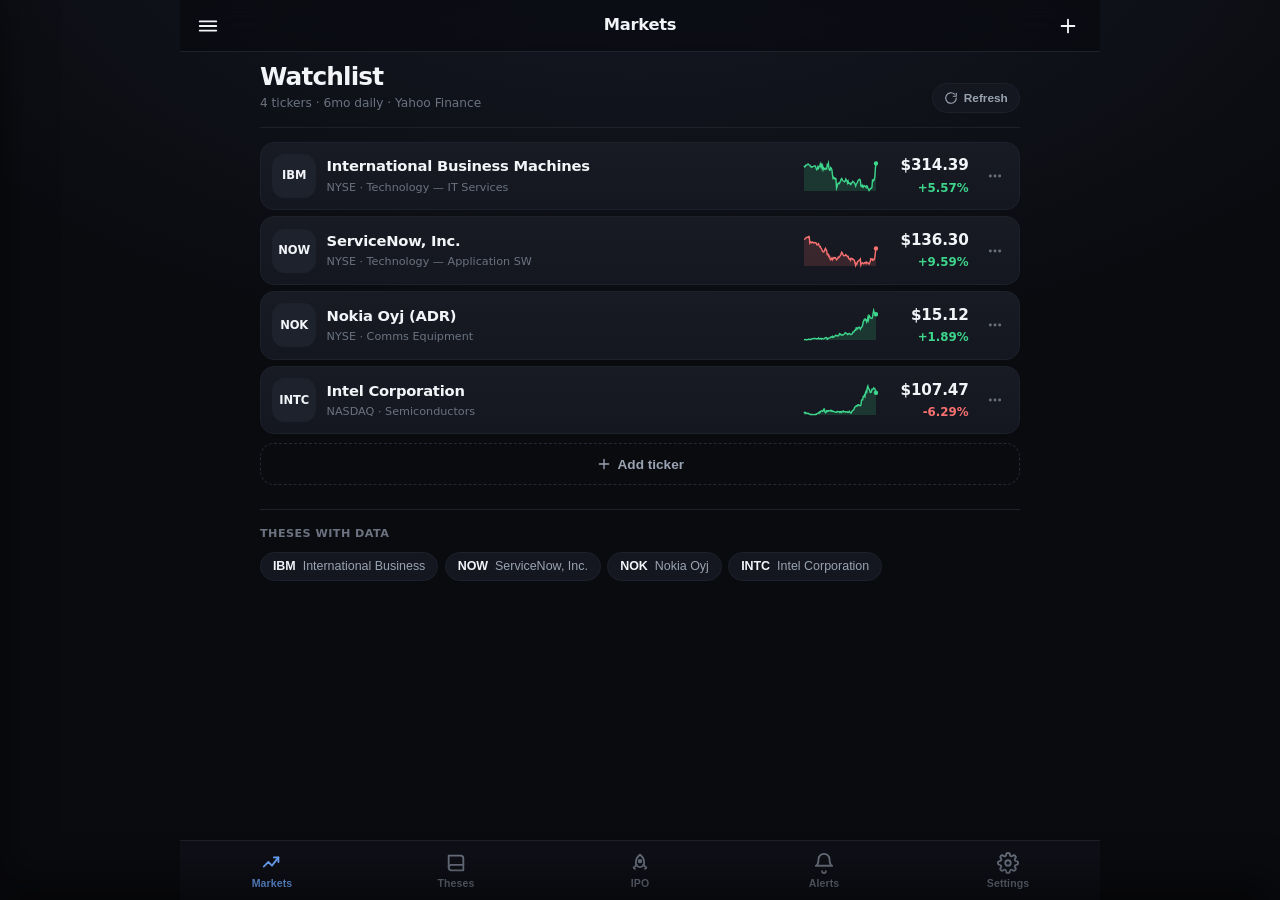
==== commit bcc255ae: "Fix chip stack: move out of tab bar and sync GitHub Pages deploy. Stack lives under Theses entry + d" ====
--- a/docs/index.html
+++ b/docs/index.html
@@ -34,10 +34,6 @@
       <button type="button" class="tab" data-tab="ipo" aria-label="IPO">
         <svg viewBox="0 0 24 24" width="22" height="22" fill="none" stroke="currentColor" stroke-width="2" stroke-linecap="round" stroke-linejoin="round"><path d="M12 3c3 2 4.5 5 4.5 9a4.5 4.5 0 01-9 0c0-4 1.5-7 4.5-9z"/><path d="M8.5 14L5 17l1.5 1.5M15.5 14L19 17l-1.5 1.5"/><circle cx="12" cy="10" r="1.4"/></svg>
         <span>IPO</span>
-      </button>
-      <button type="button" class="tab" data-tab="stack" aria-label="Stack">
-        <svg viewBox="0 0 24 24" width="22" height="22" fill="none" stroke="currentColor" stroke-width="2" stroke-linecap="round" stroke-linejoin="round"><path d="M4 14h16M4 10h16M4 6h10M4 18h12"/></svg>
-        <span>Stack</span>
       </button>
       <button type="button" class="tab" data-tab="alerts" aria-label="Alerts">
         <svg viewBox="0 0 24 24" width="22" height="22" fill="none" stroke="currentColor" stroke-width="2" stroke-linecap="round" stroke-linejoin="round"><path d="M6 8a6 6 0 1112 0c0 6 3 7 3 7H3s3-1 3-7z"/><path d="M10 21a2 2 0 004 0"/></svg>
--- a/docs/styles.css
+++ b/docs/styles.css
@@ -113,7 +113,7 @@
 .tabbar {
   position: sticky; bottom: 0; z-index: 30;
   display: grid;
-  grid-template-columns: repeat(6, 1fr);
+  grid-template-columns: repeat(5, 1fr);
   gap: 0;
   height: calc(var(--tabbar-h) + var(--safe-bottom));
   padding-bottom: var(--safe-bottom);
@@ -605,7 +605,32 @@
 .src-list { list-style: none; display: flex; flex-direction: column; gap: 0.3rem; }
 .src-list a { font-size: 0.78rem; word-break: break-all; }
 .sheet-tags { display: flex; flex-wrap: wrap; gap: 0.3rem; margin: 0.5rem 0 0.2rem; }
-.tabbar .tab span { font-size: 0.62rem; }
+
+.stack-entry {
+  display: flex; align-items: center; gap: 0.85rem;
+  width: 100%; text-align: left;
+  appearance: none; cursor: pointer;
+  margin-bottom: 1.15rem;
+  padding: 0.85rem 0.95rem;
+  border-radius: var(--radius);
+  background: linear-gradient(135deg, color-mix(in srgb, var(--accent) 12%, var(--surface)), var(--surface));
+  border: 1px solid color-mix(in srgb, var(--accent) 28%, var(--border-soft));
+  color: var(--text);
+  transition: background 0.18s var(--ease), border-color 0.18s var(--ease);
+}
+.stack-entry:hover { border-color: color-mix(in srgb, var(--accent) 45%, var(--border)); }
+.stack-entry-icon {
+  flex: 0 0 auto;
+  width: 40px; height: 40px;
+  display: grid; place-items: center;
+  border-radius: 10px;
+  background: color-mix(in srgb, var(--accent) 18%, transparent);
+  color: var(--accent);
+}
+.stack-entry-main { flex: 1; min-width: 0; }
+.stack-entry-title { font-size: 0.95rem; font-weight: 750; letter-spacing: -0.02em; }
+.stack-entry-sub { font-size: 0.72rem; color: var(--muted); margin-top: 0.12rem; }
+.stack-entry-arrow { color: var(--faint); flex: 0 0 auto; }
 
 /* ============================================================
    IPO PLAY
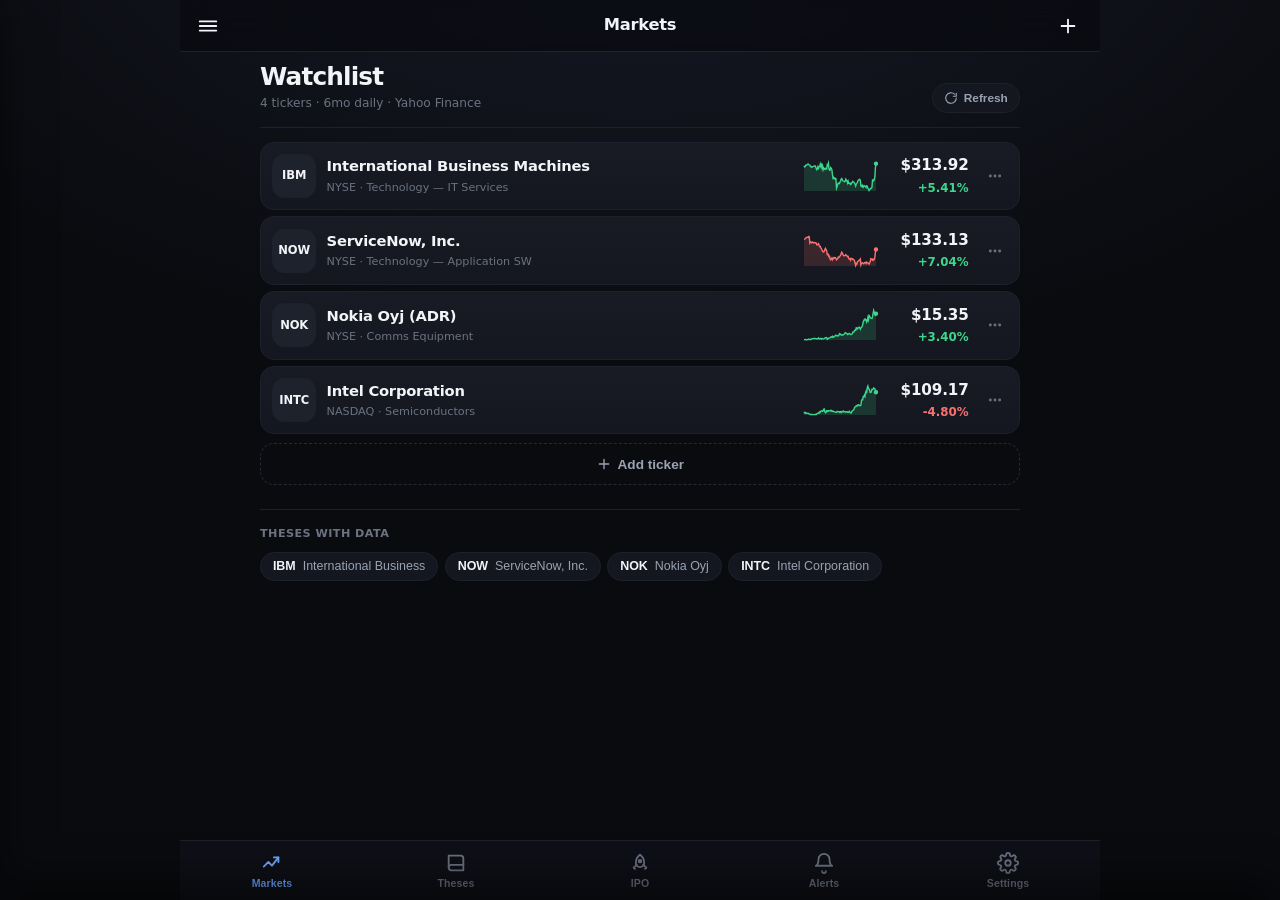
==== commit 6d48a339: "Add 10-year price and earnings charts on thesis pages. Fetch 10y monthly OHLCV and quarterly/annual " ====
--- a/docs/index.html
+++ b/docs/index.html
@@ -82,6 +82,7 @@
   <script src="data.js"></script>
   <script src="vpvr.js"></script>
   <script src="chip-stack.js"></script>
+  <script src="thesis-charts.js"></script>
   <script src="app.js"></script>
 </body>
 </html>
--- a/docs/styles.css
+++ b/docs/styles.css
@@ -854,6 +854,18 @@
   min-height: 220px;
 }
 .chart-box canvas { width: 100% !important; height: 200px !important; }
+.chart-box-lg { min-height: 280px; }
+.chart-box-lg canvas { height: 260px !important; }
+.chart-box-xl { min-height: 340px; }
+.chart-box-xl canvas { height: 320px !important; }
+.chart-section-title {
+  font-size: 1.05rem; font-weight: 750; letter-spacing: -0.02em;
+  margin: 1.5rem 0 0.35rem;
+}
+.chart-section-lead {
+  font-size: 0.82rem; color: var(--muted); line-height: 1.5;
+  margin: 0 0 0.75rem;
+}
 .caption { font-size: 0.7rem; color: var(--faint); margin-bottom: 1.1rem; line-height: 1.45; }
 
 .mini-plots-section { margin: 0 0 1.6rem; }
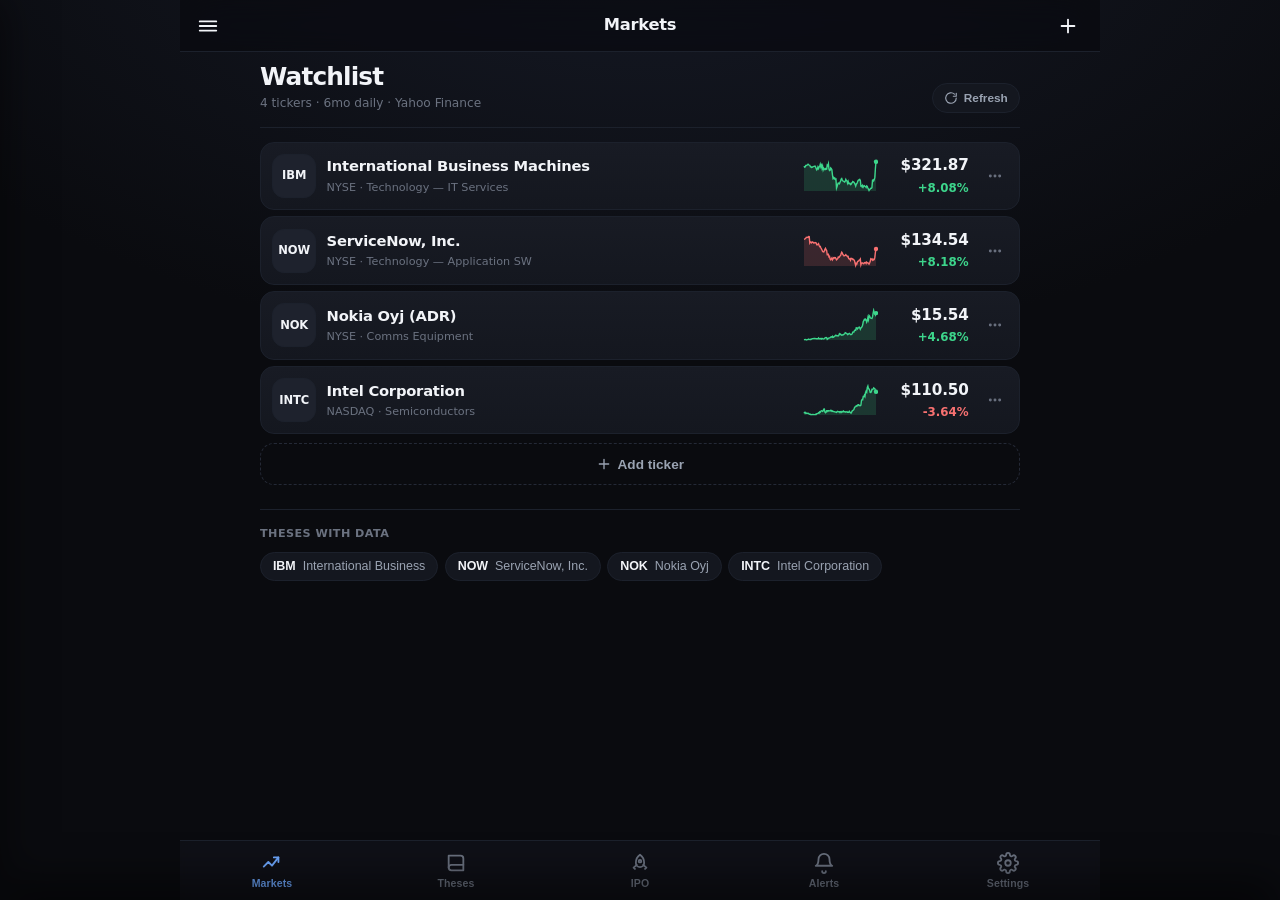
==== commit 18612097: "Update site in docs/ [skip ci]" ====
--- a/docs/index.html
+++ b/docs/index.html
@@ -4,9 +4,10 @@
   <meta charset="UTF-8" />
   <meta name="viewport" content="width=device-width, initial-scale=1, viewport-fit=cover" />
   <meta name="theme-color" content="#0a0b0f" />
+  <meta name="ff-build" content="9792cd9" />
   <title>Free Food — Markets, Theses, Watchlist</title>
-  <link rel="stylesheet" href="styles.css" />
-  <script src="chart.umd.min.js"></script>
+  <link rel="stylesheet" href="styles.css?v=9792cd9" />
+  <script src="chart.umd.min.js?v=9792cd9"></script>
 </head>
 <body>
   <div id="app" class="app">
@@ -63,7 +64,7 @@
         <nav class="drawer-nav" id="drawer-nav"></nav>
         <div class="drawer-foot">
           <a class="drawer-link" href="https://github.com/sneakingaround/free_food" target="_blank" rel="noopener">View source on GitHub</a>
-          <div class="drawer-version" id="drawer-version">v0.2 · 2026-06-01</div>
+          <div class="drawer-version" id="drawer-version">build 9792cd9</div>
         </div>
       </div>
     </aside>
@@ -79,10 +80,10 @@
     <div id="toast" class="toast" aria-live="polite"></div>
   </div>
 
-  <script src="data.js"></script>
-  <script src="vpvr.js"></script>
-  <script src="chip-stack.js"></script>
-  <script src="thesis-charts.js"></script>
-  <script src="app.js"></script>
+  <script src="data.js?v=9792cd9"></script>
+  <script src="vpvr.js?v=9792cd9"></script>
+  <script src="chip-stack.js?v=9792cd9"></script>
+  <script src="thesis-charts.js?v=9792cd9"></script>
+  <script src="app.js?v=9792cd9"></script>
 </body>
 </html>
--- a/docs/styles.css
+++ b/docs/styles.css
@@ -858,6 +858,8 @@
 .chart-box-lg canvas { height: 260px !important; }
 .chart-box-xl { min-height: 340px; }
 .chart-box-xl canvas { height: 320px !important; }
+.chart-box-xxl { min-height: 400px; }
+.chart-box-xxl canvas { height: 380px !important; }
 .chart-section-title {
   font-size: 1.05rem; font-weight: 750; letter-spacing: -0.02em;
   margin: 1.5rem 0 0.35rem;
@@ -865,6 +867,27 @@
 .chart-section-lead {
   font-size: 0.82rem; color: var(--muted); line-height: 1.5;
   margin: 0 0 0.75rem;
+}
+.godel-em-block {
+  margin: 1.4rem 0 1.6rem;
+  padding: 1rem 0 0;
+  border-top: 1px solid var(--border-soft);
+}
+.em-subhead {
+  font-size: 0.78rem; font-weight: 700; letter-spacing: 0.04em;
+  text-transform: uppercase; color: var(--faint);
+  margin: 1.1rem 0 0.45rem;
+}
+.legend-swatch {
+  display: inline-block; width: 10px; height: 10px; border-radius: 2px;
+  vertical-align: middle; margin-right: 0.2rem;
+}
+.legend-swatch.price { background: #6ea8fe; }
+.legend-swatch.fund { background: #3dd68c; }
+.filter-chip.godel-metric.active {
+  background: color-mix(in srgb, var(--success) 18%, transparent);
+  border-color: color-mix(in srgb, var(--success) 45%, var(--border));
+  color: var(--success);
 }
 .caption { font-size: 0.7rem; color: var(--faint); margin-bottom: 1.1rem; line-height: 1.45; }
 
